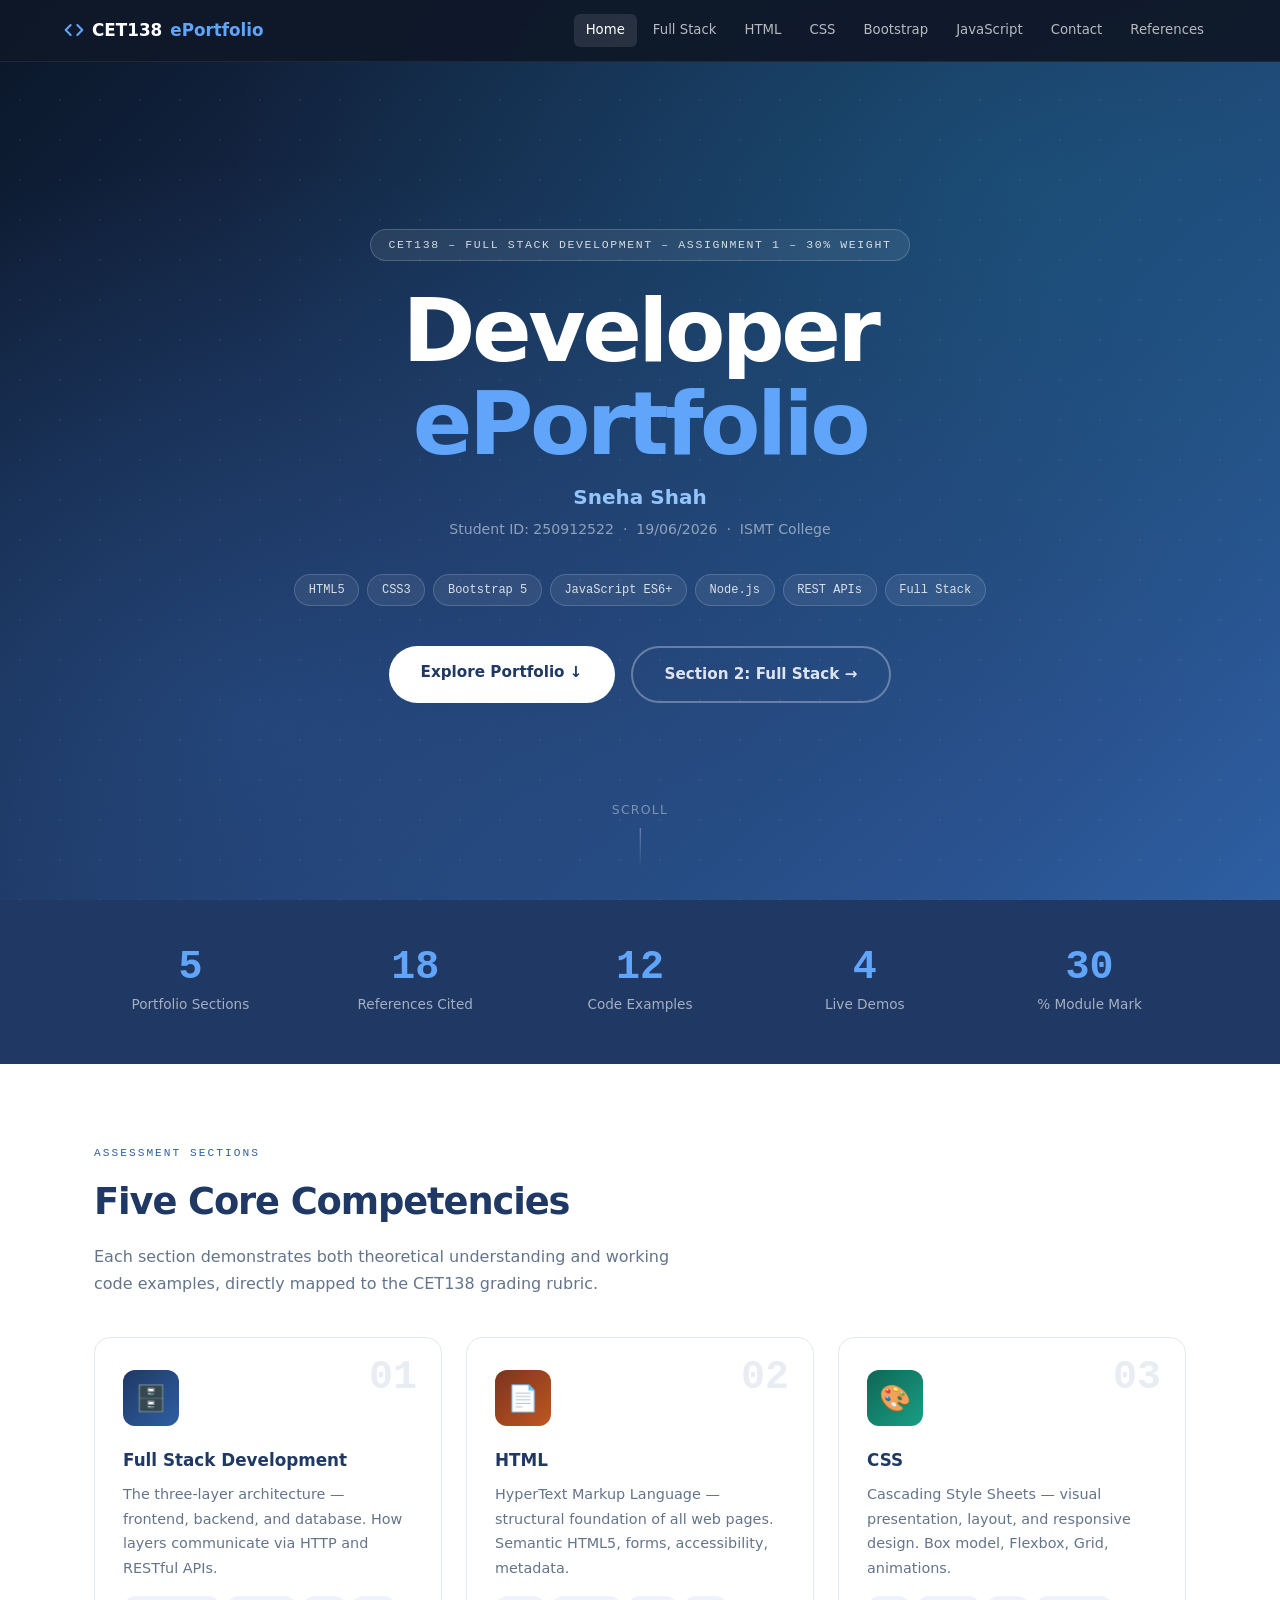
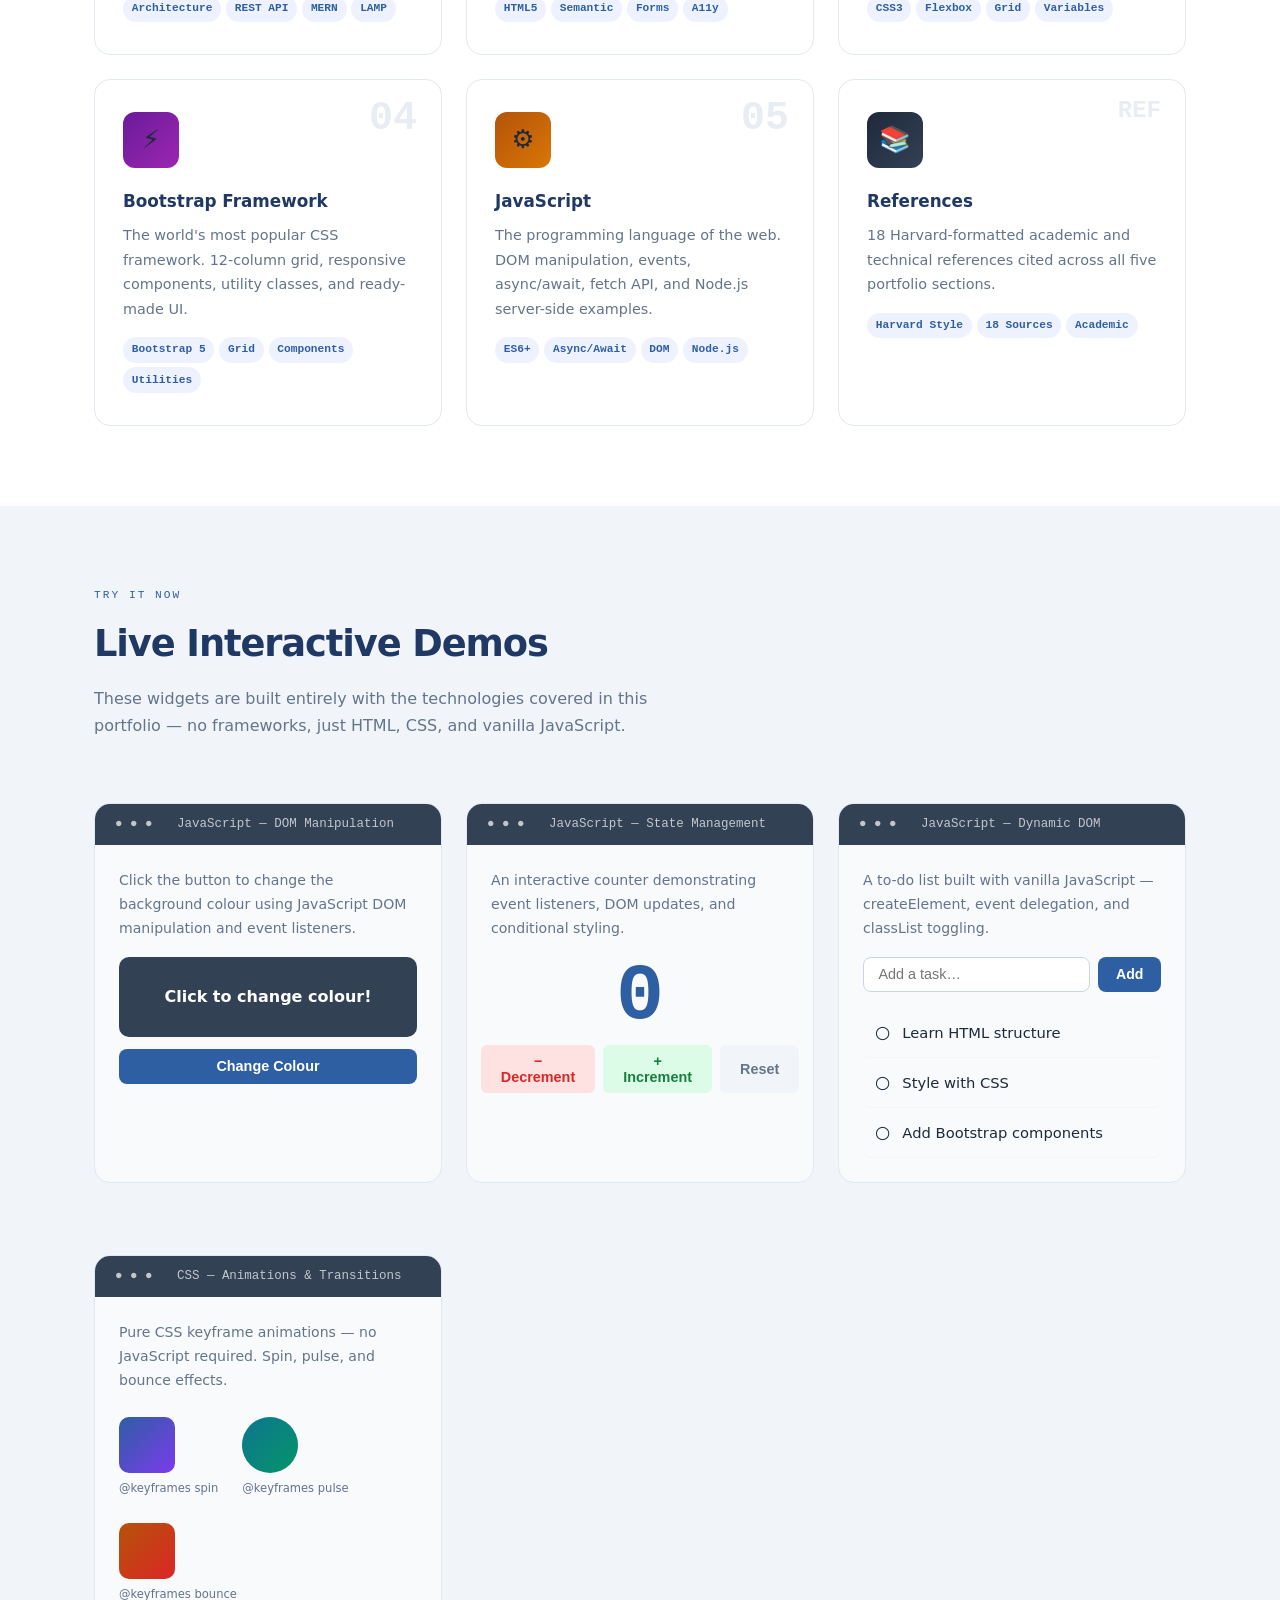
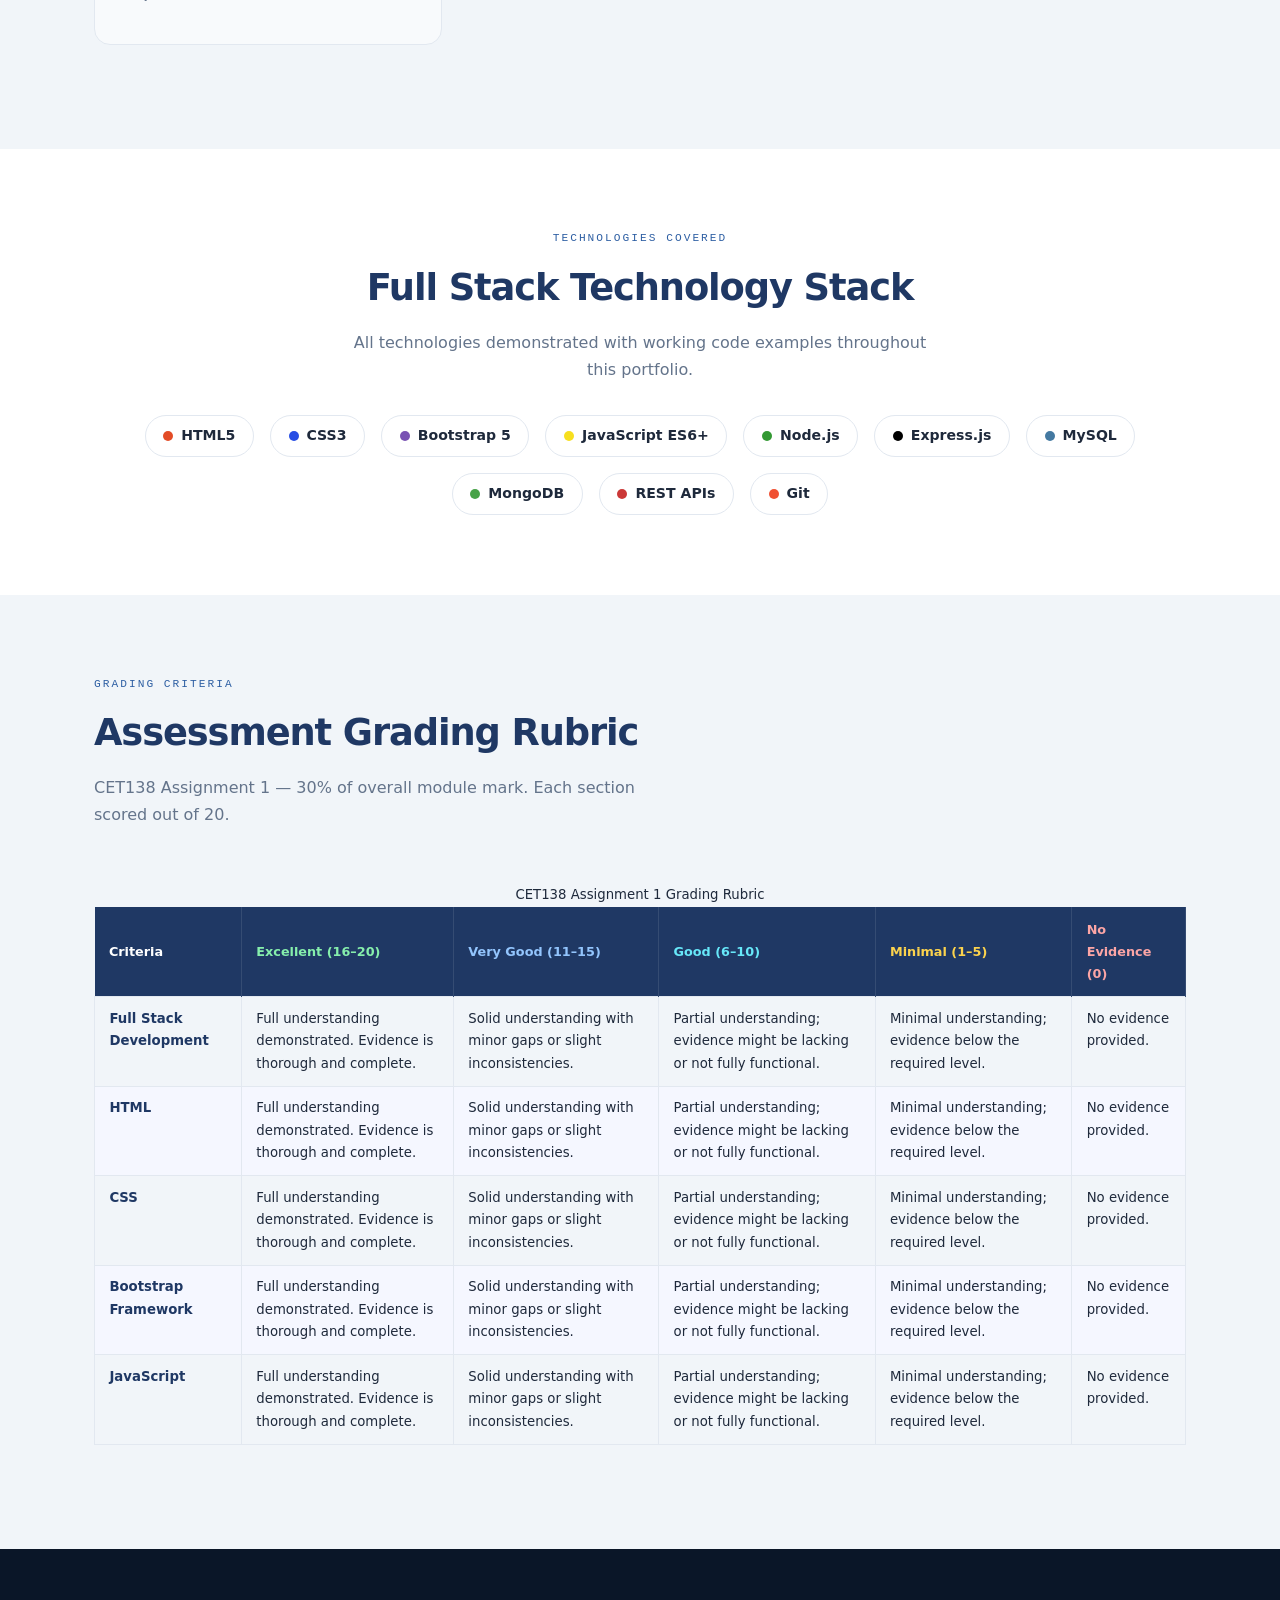
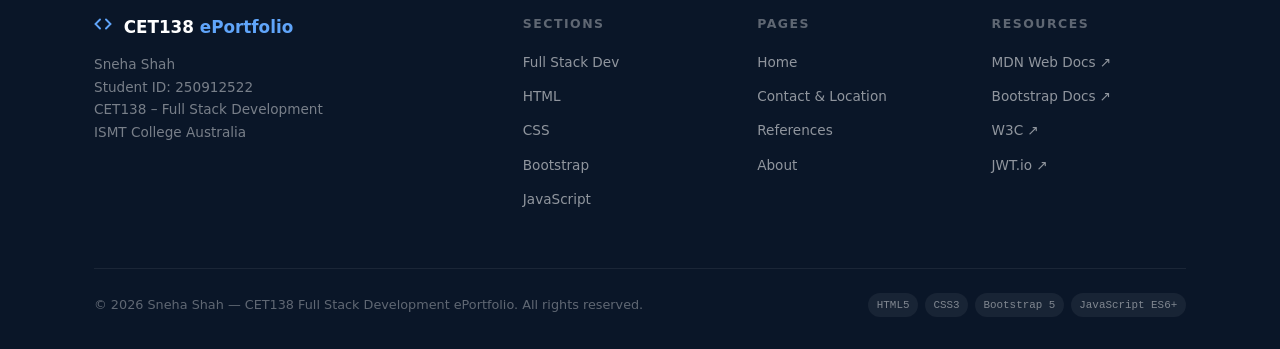
==== index.html @ f8b12426 "Add files via upload" ====
<!DOCTYPE html>
<html lang="en">
<head>
  <meta charset="UTF-8" />
  <meta name="viewport" content="width=device-width, initial-scale=1.0" />
  <meta name="description" content="CET138 Full Stack Development ePortfolio – demonstrating HTML, CSS, Bootstrap and JavaScript skills." />
  <meta name="author" content="Sneha Shah
" />
  <meta name="keywords" content="CET138, full stack development, ePortfolio, HTML, CSS, Bootstrap, JavaScript" />
  <!-- Open Graph -->
  <meta property="og:title" content="CET138 ePortfolio | [Student Name]" />
  <meta property="og:description" content="Full Stack Development Assignment 1 ePortfolio" />
  <meta property="og:type" content="website" />
  <title>CET138 ePortfolio | Sneha Shah </title>
  <link rel="icon" href="assets/icons/favicon.svg" type="image/svg+xml" />
  <link rel="stylesheet" href="css/style.css" />
</head>
<body>

  <!-- ════════════════════════════════════
       NAVBAR
  ════════════════════════════════════ -->
  <nav class="navbar" role="navigation" aria-label="Main navigation">
    <div class="navbar-inner">
      <a class="navbar-brand" href="index.html">
        <svg width="20" height="20" viewBox="0 0 24 24" fill="none" stroke="#60A5FA" stroke-width="2.5" stroke-linecap="round" stroke-linejoin="round" aria-hidden="true"><polyline points="16 18 22 12 16 6"/><polyline points="8 6 2 12 8 18"/></svg>
        CET138 <span>ePortfolio</span>
      </a>
      <button class="nav-toggle" aria-expanded="false" aria-label="Toggle navigation">☰</button>
      <nav class="nav-links" aria-label="Site pages">
        <a href="index.html" class="active">Home</a>
        <a href="pages/fullstack.html">Full Stack</a>
        <a href="pages/html.html">HTML</a>
        <a href="pages/css-page.html">CSS</a>
        <a href="pages/bootstrap.html">Bootstrap</a>
        <a href="pages/javascript.html">JavaScript</a>
        <a href="pages/contact.html">Contact</a>
        <a href="pages/references.html">References</a>
      </nav>
    </div>
  </nav>

  <!-- ════════════════════════════════════
       HERO
  ════════════════════════════════════ -->
  <section class="hero" id="home" aria-label="Hero section">
    <div class="hero-inner">
      <div class="hero-tag">CET138 – Full Stack Development – Assignment 1 – 30% Weight</div>
      <h1>Developer<br><span>ePortfolio</span></h1>
      <p class="hero-student">Sneha Shah</p>
      <p class="hero-meta">Student ID: 250912522 &nbsp;·&nbsp; 19/06/2026 &nbsp;·&nbsp; ISMT College</p>
      <div class="hero-chips">
        <span class="chip">HTML5</span>
        <span class="chip">CSS3</span>
        <span class="chip">Bootstrap 5</span>
        <span class="chip">JavaScript ES6+</span>
        <span class="chip">Node.js</span>
        <span class="chip">REST APIs</span>
        <span class="chip">Full Stack</span>
      </div>
      <div class="hero-btns">
        <a href="#sections" class="btn-primary-hero">Explore Portfolio ↓</a>
        <a href="pages/fullstack.html" class="btn-outline-hero">Section 2: Full Stack →</a>
      </div>
    </div>
    <div class="scroll-down" aria-hidden="true">Scroll</div>
  </section>

  <!-- ════════════════════════════════════
       STATS STRIP
  ════════════════════════════════════ -->
  <section class="stats-strip" aria-label="Portfolio statistics">
    <div class="container">
      <div class="stats-grid">
        <div>
          <div class="stat-num" data-target="5">0</div>
          <div class="stat-label">Portfolio Sections</div>
        </div>
        <div>
          <div class="stat-num" data-target="18">0</div>
          <div class="stat-label">References Cited</div>
        </div>
        <div>
          <div class="stat-num" data-target="12">0</div>
          <div class="stat-label">Code Examples</div>
        </div>
        <div>
          <div class="stat-num" data-target="4">0</div>
          <div class="stat-label">Live Demos</div>
        </div>
        <div>
          <div class="stat-num" data-target="30">0</div>
          <div class="stat-label">% Module Mark</div>
        </div>
      </div>
    </div>
  </section>

  <!-- ════════════════════════════════════
       PORTFOLIO SECTIONS OVERVIEW
  ════════════════════════════════════ -->
  <section class="section" id="sections" aria-labelledby="sections-heading">
    <div class="container">
      <div class="reveal">
        <div class="section-label">Assessment Sections</div>
        <h2 class="section-title" id="sections-heading">Five Core Competencies</h2>
        <p class="section-desc">Each section demonstrates both theoretical understanding and working code examples, directly mapped to the CET138 grading rubric.</p>
      </div>

      <div class="cards-grid" style="margin-top:2.5rem;">

        <a href="pages/fullstack.html" class="port-card reveal" aria-label="Section 2: Full Stack Development">
          <div class="port-card-icon" style="background:linear-gradient(135deg,#1F3864,#2E5FA3)">🗄️</div>
          <div class="port-card-num">01</div>
          <h4>Full Stack Development</h4>
          <p>The three-layer architecture — frontend, backend, and database. How layers communicate via HTTP and RESTful APIs.</p>
          <div class="port-card-tags"><span>Architecture</span><span>REST API</span><span>MERN</span><span>LAMP</span></div>
        </a>

        <a href="pages/html.html" class="port-card reveal" aria-label="Section 3: HTML">
          <div class="port-card-icon" style="background:linear-gradient(135deg,#7B341E,#C05621)">📄</div>
          <div class="port-card-num">02</div>
          <h4>HTML</h4>
          <p>HyperText Markup Language — structural foundation of all web pages. Semantic HTML5, forms, accessibility, metadata.</p>
          <div class="port-card-tags"><span>HTML5</span><span>Semantic</span><span>Forms</span><span>A11y</span></div>
        </a>

        <a href="pages/css-page.html" class="port-card reveal" aria-label="Section 4: CSS">
          <div class="port-card-icon" style="background:linear-gradient(135deg,#0E6655,#1A9E85)">🎨</div>
          <div class="port-card-num">03</div>
          <h4>CSS</h4>
          <p>Cascading Style Sheets — visual presentation, layout, and responsive design. Box model, Flexbox, Grid, animations.</p>
          <div class="port-card-tags"><span>CSS3</span><span>Flexbox</span><span>Grid</span><span>Variables</span></div>
        </a>

        <a href="pages/bootstrap.html" class="port-card reveal" aria-label="Section 5: Bootstrap">
          <div class="port-card-icon" style="background:linear-gradient(135deg,#6A1B9A,#9C27B0)">⚡</div>
          <div class="port-card-num">04</div>
          <h4>Bootstrap Framework</h4>
          <p>The world's most popular CSS framework. 12-column grid, responsive components, utility classes, and ready-made UI.</p>
          <div class="port-card-tags"><span>Bootstrap 5</span><span>Grid</span><span>Components</span><span>Utilities</span></div>
        </a>

        <a href="pages/javascript.html" class="port-card reveal" aria-label="Section 6: JavaScript">
          <div class="port-card-icon" style="background:linear-gradient(135deg,#B45309,#D97706)">⚙️</div>
          <div class="port-card-num">05</div>
          <h4>JavaScript</h4>
          <p>The programming language of the web. DOM manipulation, events, async/await, fetch API, and Node.js server-side examples.</p>
          <div class="port-card-tags"><span>ES6+</span><span>Async/Await</span><span>DOM</span><span>Node.js</span></div>
        </a>

        <a href="pages/references.html" class="port-card reveal" aria-label="References">
          <div class="port-card-icon" style="background:linear-gradient(135deg,#1E293B,#334155)">📚</div>
          <div class="port-card-num" style="font-size:1.5rem;">REF</div>
          <h4>References</h4>
          <p>18 Harvard-formatted academic and technical references cited across all five portfolio sections.</p>
          <div class="port-card-tags"><span>Harvard Style</span><span>18 Sources</span><span>Academic</span></div>
        </a>

      </div>
    </div>
  </section>

  <!-- ════════════════════════════════════
       LIVE INTERACTIVE DEMOS
  ════════════════════════════════════ -->
  <section class="section section--alt" aria-labelledby="demos-heading">
    <div class="container">
      <div class="reveal">
        <div class="section-label">Try It Now</div>
        <h2 class="section-title" id="demos-heading">Live Interactive Demos</h2>
        <p class="section-desc">These widgets are built entirely with the technologies covered in this portfolio — no frameworks, just HTML, CSS, and vanilla JavaScript.</p>
      </div>

      <div style="display:grid;grid-template-columns:repeat(auto-fit,minmax(280px,1fr));gap:1.5rem;margin-top:2.5rem;">

        <!-- Colour Box Demo -->
        <div class="demo-widget reveal">
          <div class="demo-widget-header">
            <span>● ● ●</span>&nbsp; JavaScript — DOM Manipulation
          </div>
          <div class="demo-widget-body">
            <p style="font-size:.88rem;color:#64748B;margin-bottom:1rem;">Click the button to change the background colour using JavaScript DOM manipulation and event listeners.</p>
            <div class="colour-box" id="colourBox" onclick="changeColour()" role="button" tabindex="0" aria-label="Click to change colour">Click to change colour!</div>
            <button onclick="changeColour()" style="width:100%;margin-top:.75rem;background:#2E5FA3;color:#fff;border:none;padding:.6rem;border-radius:8px;font-weight:700;cursor:pointer;font-size:.9rem;">Change Colour</button>
          </div>
        </div>

        <!-- Counter Demo -->
        <div class="demo-widget reveal">
          <div class="demo-widget-header">
            <span>● ● ●</span>&nbsp; JavaScript — State Management
          </div>
          <div class="demo-widget-body">
            <p style="font-size:.88rem;color:#64748B;margin-bottom:1rem;">An interactive counter demonstrating event listeners, DOM updates, and conditional styling.</p>
            <span class="counter-num" id="counterNum">0</span>
            <div class="counter-btns">
              <button class="btn-cnt dec" onclick="updateCounter(-1)">− Decrement</button>
              <button class="btn-cnt inc" onclick="updateCounter(1)">+ Increment</button>
              <button class="btn-cnt rst" onclick="resetCounter()">Reset</button>
            </div>
          </div>
        </div>

        <!-- Todo List Demo -->
        <div class="demo-widget reveal">
          <div class="demo-widget-header">
            <span>● ● ●</span>&nbsp; JavaScript — Dynamic DOM
          </div>
          <div class="demo-widget-body">
            <p style="font-size:.88rem;color:#64748B;margin-bottom:1rem;">A to-do list built with vanilla JavaScript — createElement, event delegation, and classList toggling.</p>
            <div class="todo-input-row">
              <input type="text" id="todoInput" placeholder="Add a task…" onkeydown="todoKeydown(event)" aria-label="Task input" />
              <button class="todo-add-btn" onclick="addTodo()">Add</button>
            </div>
            <ul class="todo-list" id="todoList" aria-label="Task list">
              <li onclick="toggleTodo(this)"><span class="chk">○</span> Learn HTML structure</li>
              <li onclick="toggleTodo(this)"><span class="chk">○</span> Style with CSS</li>
              <li onclick="toggleTodo(this)"><span class="chk">○</span> Add Bootstrap components</li>
            </ul>
          </div>
        </div>

        <!-- CSS Animations Demo -->
        <div class="demo-widget reveal">
          <div class="demo-widget-header">
            <span>● ● ●</span>&nbsp; CSS — Animations &amp; Transitions
          </div>
          <div class="demo-widget-body">
            <p style="font-size:.88rem;color:#64748B;margin-bottom:.5rem;">Pure CSS keyframe animations — no JavaScript required. Spin, pulse, and bounce effects.</p>
            <div class="anim-demo-box">
              <div>
                <div class="box-spin" aria-hidden="true"></div>
                <p style="text-align:center;font-size:.72rem;color:#64748B;margin-top:.4rem;">@keyframes spin</p>
              </div>
              <div>
                <div class="box-pulse" aria-hidden="true"></div>
                <p style="text-align:center;font-size:.72rem;color:#64748B;margin-top:.4rem;">@keyframes pulse</p>
              </div>
              <div>
                <div class="box-bounce" aria-hidden="true"></div>
                <p style="text-align:center;font-size:.72rem;color:#64748B;margin-top:.4rem;">@keyframes bounce</p>
              </div>
            </div>
          </div>
        </div>

      </div>
    </div>
  </section>

  <!-- ════════════════════════════════════
       TECH STACK
  ════════════════════════════════════ -->
  <section class="section" aria-labelledby="tech-heading">
    <div class="container">
      <div class="reveal" style="text-align:center;">
        <div class="section-label">Technologies Covered</div>
        <h2 class="section-title" id="tech-heading">Full Stack Technology Stack</h2>
        <p class="section-desc" style="margin:0 auto 2rem;">All technologies demonstrated with working code examples throughout this portfolio.</p>
      </div>
      <div class="tech-grid reveal">
        <div class="tech-pill"><span class="dot" style="background:#E34C26;"></span>HTML5</div>
        <div class="tech-pill"><span class="dot" style="background:#264DE4;"></span>CSS3</div>
        <div class="tech-pill"><span class="dot" style="background:#7952B3;"></span>Bootstrap 5</div>
        <div class="tech-pill"><span class="dot" style="background:#F7DF1E;"></span>JavaScript ES6+</div>
        <div class="tech-pill"><span class="dot" style="background:#339933;"></span>Node.js</div>
        <div class="tech-pill"><span class="dot" style="background:#000000;"></span>Express.js</div>
        <div class="tech-pill"><span class="dot" style="background:#4479A1;"></span>MySQL</div>
        <div class="tech-pill"><span class="dot" style="background:#47A248;"></span>MongoDB</div>
        <div class="tech-pill"><span class="dot" style="background:#CB3837;"></span>REST APIs</div>
        <div class="tech-pill"><span class="dot" style="background:#F05032;"></span>Git</div>
      </div>
    </div>
  </section>

  <!-- ════════════════════════════════════
       ASSESSMENT RUBRIC
  ════════════════════════════════════ -->
  <section class="section section--alt" aria-labelledby="rubric-heading">
    <div class="container">
      <div class="reveal">
        <div class="section-label">Grading Criteria</div>
        <h2 class="section-title" id="rubric-heading">Assessment Grading Rubric</h2>
        <p class="section-desc">CET138 Assignment 1 — 30% of overall module mark. Each section scored out of 20.</p>
      </div>
      <div style="overflow-x:auto;margin-top:2rem;" class="reveal">
        <table class="rubric-table">
          <caption class="visually-hidden">CET138 Assignment 1 Grading Rubric</caption>
          <thead>
            <tr>
              <th scope="col">Criteria</th>
              <th scope="col" style="color:#86EFAC;">Excellent (16–20)</th>
              <th scope="col" style="color:#93C5FD;">Very Good (11–15)</th>
              <th scope="col" style="color:#67E8F9;">Good (6–10)</th>
              <th scope="col" style="color:#FCD34D;">Minimal (1–5)</th>
              <th scope="col" style="color:#FCA5A5;">No Evidence (0)</th>
            </tr>
          </thead>
          <tbody>
            <tr>
              <td>Full Stack Development</td>
              <td>Full understanding demonstrated. Evidence is thorough and complete.</td>
              <td>Solid understanding with minor gaps or slight inconsistencies.</td>
              <td>Partial understanding; evidence might be lacking or not fully functional.</td>
              <td>Minimal understanding; evidence below the required level.</td>
              <td>No evidence provided.</td>
            </tr>
            <tr>
              <td>HTML</td>
              <td>Full understanding demonstrated. Evidence is thorough and complete.</td>
              <td>Solid understanding with minor gaps or slight inconsistencies.</td>
              <td>Partial understanding; evidence might be lacking or not fully functional.</td>
              <td>Minimal understanding; evidence below the required level.</td>
              <td>No evidence provided.</td>
            </tr>
            <tr>
              <td>CSS</td>
              <td>Full understanding demonstrated. Evidence is thorough and complete.</td>
              <td>Solid understanding with minor gaps or slight inconsistencies.</td>
              <td>Partial understanding; evidence might be lacking or not fully functional.</td>
              <td>Minimal understanding; evidence below the required level.</td>
              <td>No evidence provided.</td>
            </tr>
            <tr>
              <td>Bootstrap Framework</td>
              <td>Full understanding demonstrated. Evidence is thorough and complete.</td>
              <td>Solid understanding with minor gaps or slight inconsistencies.</td>
              <td>Partial understanding; evidence might be lacking or not fully functional.</td>
              <td>Minimal understanding; evidence below the required level.</td>
              <td>No evidence provided.</td>
            </tr>
            <tr>
              <td>JavaScript</td>
              <td>Full understanding demonstrated. Evidence is thorough and complete.</td>
              <td>Solid understanding with minor gaps or slight inconsistencies.</td>
              <td>Partial understanding; evidence might be lacking or not fully functional.</td>
              <td>Minimal understanding; evidence below the required level.</td>
              <td>No evidence provided.</td>
            </tr>
          </tbody>
        </table>
      </div>
    </div>
  </section>

  <!-- ════════════════════════════════════
       FOOTER
  ════════════════════════════════════ -->
  <footer class="footer" role="contentinfo">
    <div class="container">
      <div class="footer-grid">
        <div>
          <div class="footer-brand">
            <svg width="18" height="18" viewBox="0 0 24 24" fill="none" stroke="#60A5FA" stroke-width="2.5" stroke-linecap="round" aria-hidden="true"><polyline points="16 18 22 12 16 6"/><polyline points="8 6 2 12 8 18"/></svg>
            &nbsp;CET138 <span>ePortfolio</span>
          </div>
          <p class="footer-desc">Sneha Shah<br/>Student ID: 250912522<br/>CET138 – Full Stack Development<br/>ISMT College Australia</p>
        </div>
        <div>
          <div class="footer-heading">Sections</div>
          <ul class="footer-links">
            <li><a href="pages/fullstack.html">Full Stack Dev</a></li>
            <li><a href="pages/html.html">HTML</a></li>
            <li><a href="pages/css-page.html">CSS</a></li>
            <li><a href="pages/bootstrap.html">Bootstrap</a></li>
            <li><a href="pages/javascript.html">JavaScript</a></li>
          </ul>
        </div>
        <div>
          <div class="footer-heading">Pages</div>
          <ul class="footer-links">
            <li><a href="index.html">Home</a></li>
            <li><a href="pages/contact.html">Contact &amp; Location</a></li>
            <li><a href="pages/references.html">References</a></li>
            <li><a href="pages/about.html">About</a></li>
          </ul>
        </div>
        <div>
          <div class="footer-heading">Resources</div>
          <ul class="footer-links">
            <li><a href="https://developer.mozilla.org" target="_blank" rel="noopener">MDN Web Docs ↗</a></li>
            <li><a href="https://getbootstrap.com" target="_blank" rel="noopener">Bootstrap Docs ↗</a></li>
            <li><a href="https://www.w3.org" target="_blank" rel="noopener">W3C ↗</a></li>
            <li><a href="https://jwt.io" target="_blank" rel="noopener">JWT.io ↗</a></li>
          </ul>
        </div>
      </div>
      <div class="footer-bottom">
        <p class="footer-copy">© 2026 Sneha Shah — CET138 Full Stack Development ePortfolio. All rights reserved.</p>
        <div class="footer-tech">
          <span>HTML5</span><span>CSS3</span><span>Bootstrap 5</span><span>JavaScript ES6+</span>
        </div>
      </div>
    </div>
  </footer>

  <button id="backToTop" aria-label="Back to top" title="Back to top">↑</button>

  <script src="js/main.js"></script>
</body>
</html>
---- css/style.css ----
/* ============================================================
   CET138 Full Stack Development ePortfolio
   File   : css/style.css
   Author : [Student Name]
   Purpose: Global design system, components, animations
   ============================================================ */

/* ── CSS DESIGN SYSTEM VARIABLES ── */
:root {
  /* Colours */
  --navy:        #1F3864;
  --blue:        #2E5FA3;
  --teal:        #0E7490;
  --gold:        #B45309;
  --dark:        #1E293B;
  --mid:         #334155;
  --grey:        #64748B;
  --light:       #F1F5F9;
  --white:       #FFFFFF;
  --success:     #15803D;
  --danger:      #DC2626;
  --code-bg:     #0F172A;
  --code-header: #1E293B;

  /* Typography */
  --font-sans: 'Segoe UI', system-ui, -apple-system, sans-serif;
  --font-mono: 'Courier New', Consolas, monospace;
  --fs-sm:  0.875rem;
  --fs-base: 1rem;
  --fs-lg:  1.125rem;

  /* Spacing */
  --radius:    10px;
  --radius-lg: 16px;
  --shadow-sm: 0 2px 8px rgba(0,0,0,.07);
  --shadow:    0 4px 20px rgba(0,0,0,.10);
  --shadow-lg: 0 10px 40px rgba(0,0,0,.15);

  /* Transitions */
  --t: all .25s ease;
}

/* ── RESET ── */
*, *::before, *::after { box-sizing: border-box; margin: 0; padding: 0; }
html { scroll-behavior: smooth; font-size: 16px; }
body {
  font-family: var(--font-sans);
  color: var(--dark);
  background: var(--white);
  line-height: 1.7;
  overflow-x: hidden;
}
img { max-width: 100%; height: auto; display: block; }
a  { color: var(--blue); text-decoration: none; transition: var(--t); }
a:hover { color: var(--navy); }
code { font-family: var(--font-mono); background: #EEF2FF; color: var(--blue); padding: 0.1em 0.35em; border-radius: 4px; font-size: .88em; }

/* ── NAVBAR ── */
.navbar {
  position: fixed;
  top: 0; left: 0; right: 0;
  z-index: 1000;
  background: rgba(15,24,41,.96);
  backdrop-filter: blur(12px);
  border-bottom: 1px solid rgba(255,255,255,.07);
  padding: .85rem 0;
  transition: var(--t);
}
.navbar-inner {
  max-width: 1200px;
  margin: 0 auto;
  padding: 0 1.5rem;
  display: flex;
  align-items: center;
  justify-content: space-between;
  gap: 1rem;
}
.navbar-brand {
  font-weight: 800;
  font-size: 1.05rem;
  color: #fff;
  display: flex;
  align-items: center;
  gap: .5rem;
  white-space: nowrap;
}
.navbar-brand span { color: #60A5FA; }
.nav-links {
  display: flex;
  align-items: center;
  gap: .25rem;
  flex-wrap: wrap;
}
.nav-links a {
  color: rgba(255,255,255,.70);
  font-size: .83rem;
  padding: .35rem .75rem;
  border-radius: 6px;
  white-space: nowrap;
}
.nav-links a:hover, .nav-links a.active {
  color: #fff;
  background: rgba(255,255,255,.10);
}
.nav-toggle {
  display: none;
  background: none;
  border: 1px solid rgba(255,255,255,.25);
  color: #fff;
  width: 38px; height: 38px;
  border-radius: 6px;
  cursor: pointer;
  font-size: 1rem;
  align-items: center;
  justify-content: center;
}

/* ── HERO ── */
.hero {
  min-height: 100vh;
  background: linear-gradient(135deg, #0A1628 0%, #1F3864 50%, #2E5FA3 100%);
  display: flex;
  align-items: center;
  justify-content: center;
  text-align: center;
  padding: 6rem 1.5rem 4rem;
  position: relative;
  overflow: hidden;
}
.hero::before {
  content: '';
  position: absolute; inset: 0;
  background:
    radial-gradient(ellipse at 20% 80%, rgba(46,95,163,.4) 0%, transparent 55%),
    radial-gradient(ellipse at 80% 20%, rgba(14,116,144,.3) 0%, transparent 55%);
  pointer-events: none;
}
/* Particle dots */
.hero::after {
  content: '';
  position: absolute; inset: 0;
  background-image:
    radial-gradient(circle, rgba(255,255,255,.06) 1px, transparent 1px);
  background-size: 40px 40px;
  pointer-events: none;
}
.hero-inner { position: relative; z-index: 1; max-width: 760px; margin: 0 auto; }
.hero-tag {
  display: inline-block;
  background: rgba(255,255,255,.08);
  border: 1px solid rgba(255,255,255,.18);
  color: rgba(255,255,255,.80);
  font-size: .72rem;
  letter-spacing: .14em;
  text-transform: uppercase;
  padding: .35rem 1.1rem;
  border-radius: 100px;
  margin-bottom: 1.5rem;
  font-family: var(--font-mono);
}
.hero h1 {
  font-size: clamp(2.8rem, 8vw, 5.5rem);
  font-weight: 900;
  color: #fff;
  letter-spacing: -.04em;
  line-height: 1.05;
  margin-bottom: .6rem;
}
.hero h1 span { color: #60A5FA; }
.hero-student {
  font-size: 1.25rem;
  color: #93C5FD;
  font-weight: 700;
  margin-bottom: .3rem;
}
.hero-meta {
  color: rgba(255,255,255,.50);
  font-size: .88rem;
  margin-bottom: 2rem;
}
.hero-chips {
  display: flex;
  flex-wrap: wrap;
  gap: .5rem;
  justify-content: center;
  margin-bottom: 2.5rem;
}
.chip {
  background: rgba(255,255,255,.07);
  border: 1px solid rgba(255,255,255,.16);
  color: rgba(255,255,255,.82);
  font-family: var(--font-mono);
  font-size: .75rem;
  padding: .3rem .85rem;
  border-radius: 100px;
}
.hero-btns { display: flex; gap: 1rem; justify-content: center; flex-wrap: wrap; }
.btn-primary-hero {
  background: var(--white);
  color: var(--navy);
  font-weight: 700;
  padding: .85rem 2rem;
  border-radius: 100px;
  font-size: .95rem;
  transition: var(--t);
}
.btn-primary-hero:hover { transform: translateY(-3px); box-shadow: 0 10px 30px rgba(0,0,0,.3); color: var(--navy); }
.btn-outline-hero {
  border: 2px solid rgba(255,255,255,.30);
  color: rgba(255,255,255,.85);
  font-weight: 600;
  padding: .85rem 2rem;
  border-radius: 100px;
  font-size: .95rem;
  transition: var(--t);
}
.btn-outline-hero:hover { background: rgba(255,255,255,.10); color: #fff; border-color: rgba(255,255,255,.60); }

/* Scroll indicator */
.scroll-down {
  position: absolute;
  bottom: 2rem;
  left: 50%;
  transform: translateX(-50%);
  color: rgba(255,255,255,.40);
  font-size: .78rem;
  letter-spacing: .1em;
  text-transform: uppercase;
  display: flex;
  flex-direction: column;
  align-items: center;
  gap: .5rem;
  animation: floatUp 2s ease-in-out infinite;
}
.scroll-down::after {
  content: '';
  width: 1px;
  height: 40px;
  background: linear-gradient(to bottom, rgba(255,255,255,.4), transparent);
}
@keyframes floatUp { 0%,100%{transform:translateX(-50%) translateY(0)} 50%{transform:translateX(-50%) translateY(-6px)} }

/* ── SECTION LAYOUT ── */
.section { padding: 5rem 0; }
.section--alt { background: var(--light); }
.container { max-width: 1140px; margin: 0 auto; padding: 0 1.5rem; }
.section-label {
  font-family: var(--font-mono);
  font-size: .70rem;
  letter-spacing: .18em;
  text-transform: uppercase;
  color: var(--blue);
  margin-bottom: .5rem;
}
.section-title {
  font-size: clamp(1.6rem, 3vw, 2.3rem);
  font-weight: 800;
  color: var(--navy);
  letter-spacing: -.03em;
  margin-bottom: .6rem;
}
.section-desc { color: var(--grey); max-width: 580px; font-size: 1rem; }

/* ── PORTFOLIO CARDS (home) ── */
.cards-grid { display: grid; grid-template-columns: repeat(auto-fill, minmax(300px, 1fr)); gap: 1.5rem; }
.port-card {
  background: var(--white);
  border: 1px solid #E2E8F0;
  border-radius: var(--radius-lg);
  padding: 2rem 1.75rem;
  transition: var(--t);
  position: relative;
  overflow: hidden;
  display: block;
  color: inherit;
  height: 100%;
}
.port-card::before {
  content: '';
  position: absolute;
  bottom: 0; left: 0; right: 0;
  height: 3px;
  background: linear-gradient(90deg, var(--navy), var(--blue));
  transform: scaleX(0);
  transition: transform .3s ease;
}
.port-card:hover { transform: translateY(-6px); box-shadow: var(--shadow-lg); border-color: #C7D2FE; }
.port-card:hover::before { transform: scaleX(1); }
.port-card-icon {
  width: 56px; height: 56px;
  border-radius: 12px;
  display: flex; align-items: center; justify-content: center;
  margin-bottom: 1.2rem;
  font-size: 1.6rem;
}
.port-card-num {
  position: absolute;
  top: 1.2rem; right: 1.5rem;
  font-size: 2.5rem;
  font-weight: 900;
  color: #E8EDF4;
  line-height: 1;
  font-family: var(--font-mono);
  user-select: none;
}
.port-card h4 { font-size: 1.05rem; font-weight: 700; color: var(--navy); margin-bottom: .5rem; }
.port-card p  { font-size: .90rem; color: var(--grey); margin-bottom: 1rem; }
.port-card-tags { display: flex; flex-wrap: wrap; gap: .3rem; }
.port-card-tags span {
  background: #EEF2FF;
  color: var(--blue);
  font-size: .70rem;
  font-weight: 600;
  padding: .2rem .55rem;
  border-radius: 100px;
  font-family: var(--font-mono);
}

/* ── STATS STRIP ── */
.stats-strip { background: var(--navy); padding: 3rem 0; }
.stats-grid { display: grid; grid-template-columns: repeat(auto-fit, minmax(150px, 1fr)); gap: 2rem; text-align: center; }
.stat-num { font-size: 2.5rem; font-weight: 900; color: #60A5FA; font-family: var(--font-mono); line-height: 1; }
.stat-label { color: rgba(255,255,255,.60); font-size: .85rem; margin-top: .3rem; }

/* ── TECH STACK GRID ── */
.tech-grid { display: flex; flex-wrap: wrap; gap: 1rem; justify-content: center; }
.tech-pill {
  display: flex; align-items: center; gap: .5rem;
  background: var(--white);
  border: 1px solid #E2E8F0;
  border-radius: 100px;
  padding: .5rem 1.1rem;
  font-size: .88rem;
  font-weight: 600;
  color: var(--dark);
  transition: var(--t);
}
.tech-pill:hover { border-color: var(--blue); color: var(--blue); transform: translateY(-2px); box-shadow: var(--shadow-sm); }
.tech-pill .dot { width: 10px; height: 10px; border-radius: 50%; }

/* ── PAGE HERO (inner pages) ── */
.page-hero {
  background: linear-gradient(135deg, var(--navy) 0%, var(--blue) 100%);
  padding: 8rem 1.5rem 4rem;
  text-align: center;
}
.page-hero-tag {
  display: inline-block;
  background: rgba(255,255,255,.12);
  border: 1px solid rgba(255,255,255,.20);
  color: rgba(255,255,255,.80);
  font-family: var(--font-mono);
  font-size: .70rem;
  letter-spacing: .16em;
  text-transform: uppercase;
  padding: .35rem 1rem;
  border-radius: 100px;
  margin-bottom: .8rem;
}
.page-hero h1 { font-size: clamp(1.8rem, 5vw, 3rem); font-weight: 800; color: #fff; letter-spacing: -.03em; }
.page-hero p  { color: rgba(255,255,255,.65); max-width: 580px; margin: .75rem auto 0; }

/* ── BREADCRUMB ── */
.breadcrumb-bar { background: #F8FAFC; border-bottom: 1px solid #E2E8F0; padding: .75rem 0; }
.breadcrumb { display: flex; align-items: center; gap: .5rem; font-size: .82rem; color: var(--grey); }
.breadcrumb a { color: var(--blue); }
.breadcrumb-sep { color: #CBD5E1; }

/* ── INFO BOXES ── */
.info-box {
  border-left: 4px solid var(--blue);
  background: #EFF6FF;
  border-radius: 0 var(--radius) var(--radius) 0;
  padding: 1.25rem 1.5rem;
  margin: 1.5rem 0;
  font-size: .92rem;
}
.info-box.success { border-color: var(--success); background: #F0FDF4; }
.info-box.warning { border-color: var(--gold);    background: #FFFBEB; }
.info-box.dark    { border-color: var(--mid);     background: #F8FAFC; }
.info-box p       { margin-bottom: .25rem; }
.info-box ul      { margin: .5rem 0 0 1rem; }
.info-box li      { margin-bottom: .25rem; }

/* ── CODE BLOCKS ── */
.code-block { background: var(--code-bg); border-radius: var(--radius-lg); overflow: hidden; margin: 1.5rem 0; box-shadow: var(--shadow); }
.code-header {
  background: var(--code-header);
  padding: .65rem 1.25rem;
  display: flex;
  align-items: center;
  gap: .5rem;
  border-bottom: 1px solid rgba(255,255,255,.05);
}
.code-dot { width: 12px; height: 12px; border-radius: 50%; flex-shrink: 0; }
.code-dot.r { background: #FF5F57; }
.code-dot.y { background: #FEBC2E; }
.code-dot.g { background: #28C840; }
.code-title { font-family: var(--font-mono); font-size: .72rem; color: #64748B; margin-left: .25rem; }
.code-lang  { margin-left: auto; font-family: var(--font-mono); font-size: .68rem; color: #475569; text-transform: uppercase; letter-spacing: .06em; }
.code-body  { padding: 1.5rem; overflow-x: auto; }
.code-body pre {
  font-family: var(--font-mono);
  font-size: .84rem;
  line-height: 1.7;
  color: #E2E8F0;
  white-space: pre;
  margin: 0;
}
/* Syntax colours */
.kw  { color: #C792EA; }
.fn  { color: #82AAFF; }
.str { color: #C3E88D; }
.cm  { color: #546E7A; font-style: italic; }
.tg  { color: #F07178; }
.at  { color: #FFCB6B; }
.vl  { color: #F78C6C; }
.nm  { color: #EEFFFF; }
.op  { color: #89DDFF; }

/* ── DATA TABLES ── */
.data-table { width: 100%; border-collapse: collapse; margin: 1.5rem 0; font-size: .90rem; }
.data-table thead th {
  background: var(--navy);
  color: var(--white);
  padding: .75rem 1rem;
  font-weight: 700;
  text-align: left;
  font-size: .85rem;
}
.data-table tbody td { padding: .65rem 1rem; border-bottom: 1px solid #E2E8F0; vertical-align: top; }
.data-table tbody tr:nth-child(even) { background: #F5F7FF; }
.data-table tbody tr:hover { background: #DBEAFE; }
.data-table td:first-child { font-weight: 600; color: var(--navy); }

/* ── COMPARISON TABLE ── */
.compare-table { width: 100%; border-collapse: collapse; margin: 1.5rem 0; font-size: .88rem; }
.compare-table thead th { background: var(--navy); color: var(--white); padding: .75rem 1rem; text-align: center; }
.compare-table tbody td { padding: .65rem 1rem; border: 1px solid #E2E8F0; vertical-align: top; }
.compare-table tbody tr:nth-child(even) { background: #F8FAFC; }

/* ── LIVE DEMO WIDGET ── */
.demo-widget {
  background: #F8FAFC;
  border: 1px solid #E2E8F0;
  border-radius: var(--radius-lg);
  overflow: hidden;
  margin: 1.5rem 0;
}
.demo-widget-header {
  background: var(--mid);
  padding: .6rem 1.25rem;
  display: flex;
  align-items: center;
  gap: .6rem;
  font-size: .78rem;
  color: rgba(255,255,255,.70);
  font-family: var(--font-mono);
}
.demo-widget-body { padding: 1.5rem; }

/* ── CSS ANIMATION DEMOS ── */
.anim-demo-box { display: flex; gap: 1.5rem; flex-wrap: wrap; align-items: flex-end; padding: 1rem 0; }
.box-spin {
  width: 56px; height: 56px;
  border-radius: 10px;
  background: linear-gradient(135deg, #2E5FA3, #7C3AED);
  animation: spin 3s linear infinite;
}
.box-pulse {
  width: 56px; height: 56px;
  border-radius: 50%;
  background: linear-gradient(135deg, #0E7490, #059669);
  animation: pulse 1.5s ease-in-out infinite;
}
.box-bounce {
  width: 56px; height: 56px;
  border-radius: 10px;
  background: linear-gradient(135deg, #B45309, #DC2626);
  animation: bounce 1s ease infinite;
}
@keyframes spin    { to { transform: rotate(360deg); } }
@keyframes pulse   { 0%,100%{transform:scale(1);opacity:1;} 50%{transform:scale(1.3);opacity:.7;} }
@keyframes bounce  { 0%,100%{transform:translateY(0);} 50%{transform:translateY(-18px);} }

/* ── COUNTER WIDGET ── */
.counter-num {
  font-size: 5rem;
  font-weight: 900;
  text-align: center;
  color: var(--blue);
  font-family: var(--font-mono);
  line-height: 1;
  transition: transform .15s ease, color .3s;
  display: block;
  margin: .5rem 0;
}
.counter-btns { display: flex; gap: .5rem; justify-content: center; }
.btn-cnt {
  padding: .5rem 1.25rem;
  border: none;
  border-radius: 6px;
  font-weight: 700;
  font-size: .9rem;
  cursor: pointer;
  transition: var(--t);
}
.btn-cnt:hover { filter: brightness(1.1); transform: translateY(-1px); }
.btn-cnt.dec { background: #FEE2E2; color: #DC2626; }
.btn-cnt.inc { background: #DCFCE7; color: #15803D; }
.btn-cnt.rst { background: #F1F5F9; color: var(--grey); }

/* ── TODO WIDGET ── */
.todo-input-row { display: flex; gap: .5rem; margin-bottom: 1rem; }
.todo-input-row input {
  flex: 1;
  padding: .55rem .9rem;
  border: 1px solid #CBD5E1;
  border-radius: 8px;
  font-size: .9rem;
  outline: none;
  transition: border-color .2s;
}
.todo-input-row input:focus { border-color: var(--blue); }
.todo-add-btn {
  background: var(--blue);
  color: #fff;
  border: none;
  padding: .55rem 1.1rem;
  border-radius: 8px;
  font-weight: 700;
  cursor: pointer;
  font-size: .88rem;
  transition: var(--t);
}
.todo-add-btn:hover { background: var(--navy); }
.todo-list { list-style: none; padding: 0; }
.todo-list li {
  display: flex;
  align-items: center;
  gap: .75rem;
  padding: .6rem .75rem;
  border-radius: 8px;
  font-size: .92rem;
  cursor: pointer;
  transition: background .15s;
  border-bottom: 1px solid #F1F5F9;
}
.todo-list li:hover { background: #F8FAFC; }
.todo-list li.done { text-decoration: line-through; color: var(--grey); }
.todo-list li .chk { font-size: 1.1rem; }

/* ── COLOUR BOX DEMO ── */
.colour-box {
  height: 80px;
  border-radius: var(--radius);
  display: flex;
  align-items: center;
  justify-content: center;
  font-weight: 700;
  color: #fff;
  font-size: 1rem;
  background: #334155;
  transition: background .5s ease;
  cursor: pointer;
  user-select: none;
}

/* ── RUBRIC TABLE ── */
.rubric-table { width: 100%; border-collapse: collapse; font-size: .83rem; margin: 1.5rem 0; }
.rubric-table thead th { background: var(--navy); color: #fff; padding: .75rem .9rem; text-align: left; font-size: .80rem; border-right: 1px solid rgba(255,255,255,.10); }
.rubric-table tbody td { padding: .65rem .9rem; border: 1px solid #E2E8F0; vertical-align: top; }
.rubric-table tbody tr:nth-child(even) { background: #F5F7FF; }
.rubric-table tbody td:first-child { font-weight: 700; color: var(--navy); }

/* ── REFERENCES PAGE ── */
.ref-list { list-style: none; padding: 0; }
.ref-list li {
  padding: .85rem 0;
  border-bottom: 1px solid #F1F5F9;
  font-size: .92rem;
  line-height: 1.65;
  padding-left: 1.75rem;
  text-indent: -1.75rem;
  margin-left: 1.75rem;
}
.ref-list li a { color: var(--blue); word-break: break-all; }
.ref-list li a:hover { text-decoration: underline; }

/* ── CONTACT / LOCATION SECTION ── */
.contact-grid { display: grid; grid-template-columns: repeat(auto-fit, minmax(240px, 1fr)); gap: 1.5rem; }
.contact-card {
  background: var(--white);
  border: 1px solid #E2E8F0;
  border-radius: var(--radius-lg);
  padding: 1.75rem;
  display: flex;
  align-items: flex-start;
  gap: 1rem;
  transition: var(--t);
}
.contact-card:hover { box-shadow: var(--shadow); transform: translateY(-3px); }
.contact-icon {
  width: 48px; height: 48px;
  border-radius: 10px;
  display: flex; align-items: center; justify-content: center;
  font-size: 1.4rem;
  flex-shrink: 0;
}
.contact-card h5 { font-size: .9rem; font-weight: 700; color: var(--navy); margin-bottom: .2rem; }
.contact-card p  { font-size: .85rem; color: var(--grey); margin: 0; }

/* ── MAP PLACEHOLDER ── */
.map-placeholder {
  background: linear-gradient(135deg, #1E293B, #0F172A);
  border-radius: var(--radius-lg);
  height: 320px;
  display: flex;
  flex-direction: column;
  align-items: center;
  justify-content: center;
  gap: 1rem;
  color: rgba(255,255,255,.5);
  font-size: 1rem;
  overflow: hidden;
  position: relative;
}
.map-grid {
  position: absolute; inset: 0;
  background-image: linear-gradient(rgba(255,255,255,.04) 1px, transparent 1px),
                    linear-gradient(90deg, rgba(255,255,255,.04) 1px, transparent 1px);
  background-size: 40px 40px;
}
.map-pin { font-size: 2.5rem; animation: floatUp 2s ease-in-out infinite; }
.map-label { font-family: var(--font-mono); font-size: .82rem; color: #60A5FA; }

/* ── FOOTER ── */
.footer { background: #0A1628; padding: 4rem 0 2rem; }
.footer-grid { display: grid; grid-template-columns: 2fr 1fr 1fr 1fr; gap: 2.5rem; margin-bottom: 3rem; }
.footer-brand { font-size: 1.05rem; font-weight: 800; color: #fff; margin-bottom: .75rem; }
.footer-brand span { color: #60A5FA; }
.footer-desc { color: rgba(255,255,255,.45); font-size: .85rem; line-height: 1.65; }
.footer-heading { font-size: .78rem; font-weight: 700; text-transform: uppercase; letter-spacing: .12em; color: rgba(255,255,255,.35); margin-bottom: .85rem; }
.footer-links { list-style: none; }
.footer-links li { margin-bottom: .45rem; }
.footer-links a  { color: rgba(255,255,255,.55); font-size: .85rem; transition: var(--t); }
.footer-links a:hover { color: #93C5FD; padding-left: 4px; }
.footer-bottom {
  border-top: 1px solid rgba(255,255,255,.07);
  padding-top: 1.5rem;
  display: flex;
  align-items: center;
  justify-content: space-between;
  flex-wrap: wrap;
  gap: 1rem;
}
.footer-copy { color: rgba(255,255,255,.35); font-size: .80rem; }
.footer-tech { display: flex; gap: .4rem; flex-wrap: wrap; }
.footer-tech span {
  background: rgba(255,255,255,.06);
  color: rgba(255,255,255,.45);
  font-size: .68rem;
  padding: .2rem .55rem;
  border-radius: 100px;
  font-family: var(--font-mono);
}

/* ── BACK TO TOP ── */
#backToTop {
  position: fixed;
  bottom: 1.5rem; right: 1.5rem;
  width: 44px; height: 44px;
  background: var(--navy);
  color: #fff;
  border: none;
  border-radius: 50%;
  font-size: 1.1rem;
  cursor: pointer;
  opacity: 0;
  transform: translateY(20px);
  transition: var(--t);
  z-index: 999;
  box-shadow: var(--shadow);
}
#backToTop.visible { opacity: 1; transform: translateY(0); }
#backToTop:hover { background: var(--blue); transform: translateY(-2px); }

/* ── SCROLL REVEAL ── */
.reveal { opacity: 0; transform: translateY(28px); transition: opacity .6s ease, transform .6s ease; }
.reveal.visible { opacity: 1; transform: none; }

/* ── RESPONSIVE ── */
@media (max-width: 1024px) {
  .footer-grid { grid-template-columns: 1fr 1fr; }
}
@media (max-width: 768px) {
  .nav-links { display: none; flex-direction: column; position: absolute; top: 100%; left: 0; right: 0; background: rgba(10,22,40,.98); padding: 1rem; gap: 0; }
  .nav-links.open { display: flex; }
  .nav-links a { display: block; padding: .65rem 1rem; border-radius: 6px; }
  .nav-toggle { display: flex; }
  .hero h1 { font-size: 2.5rem; }
  .footer-grid { grid-template-columns: 1fr; }
  .cards-grid { grid-template-columns: 1fr; }
}
@media (max-width: 480px) {
  .hero { padding: 5rem 1rem 3rem; }
  .section { padding: 3rem 0; }
}
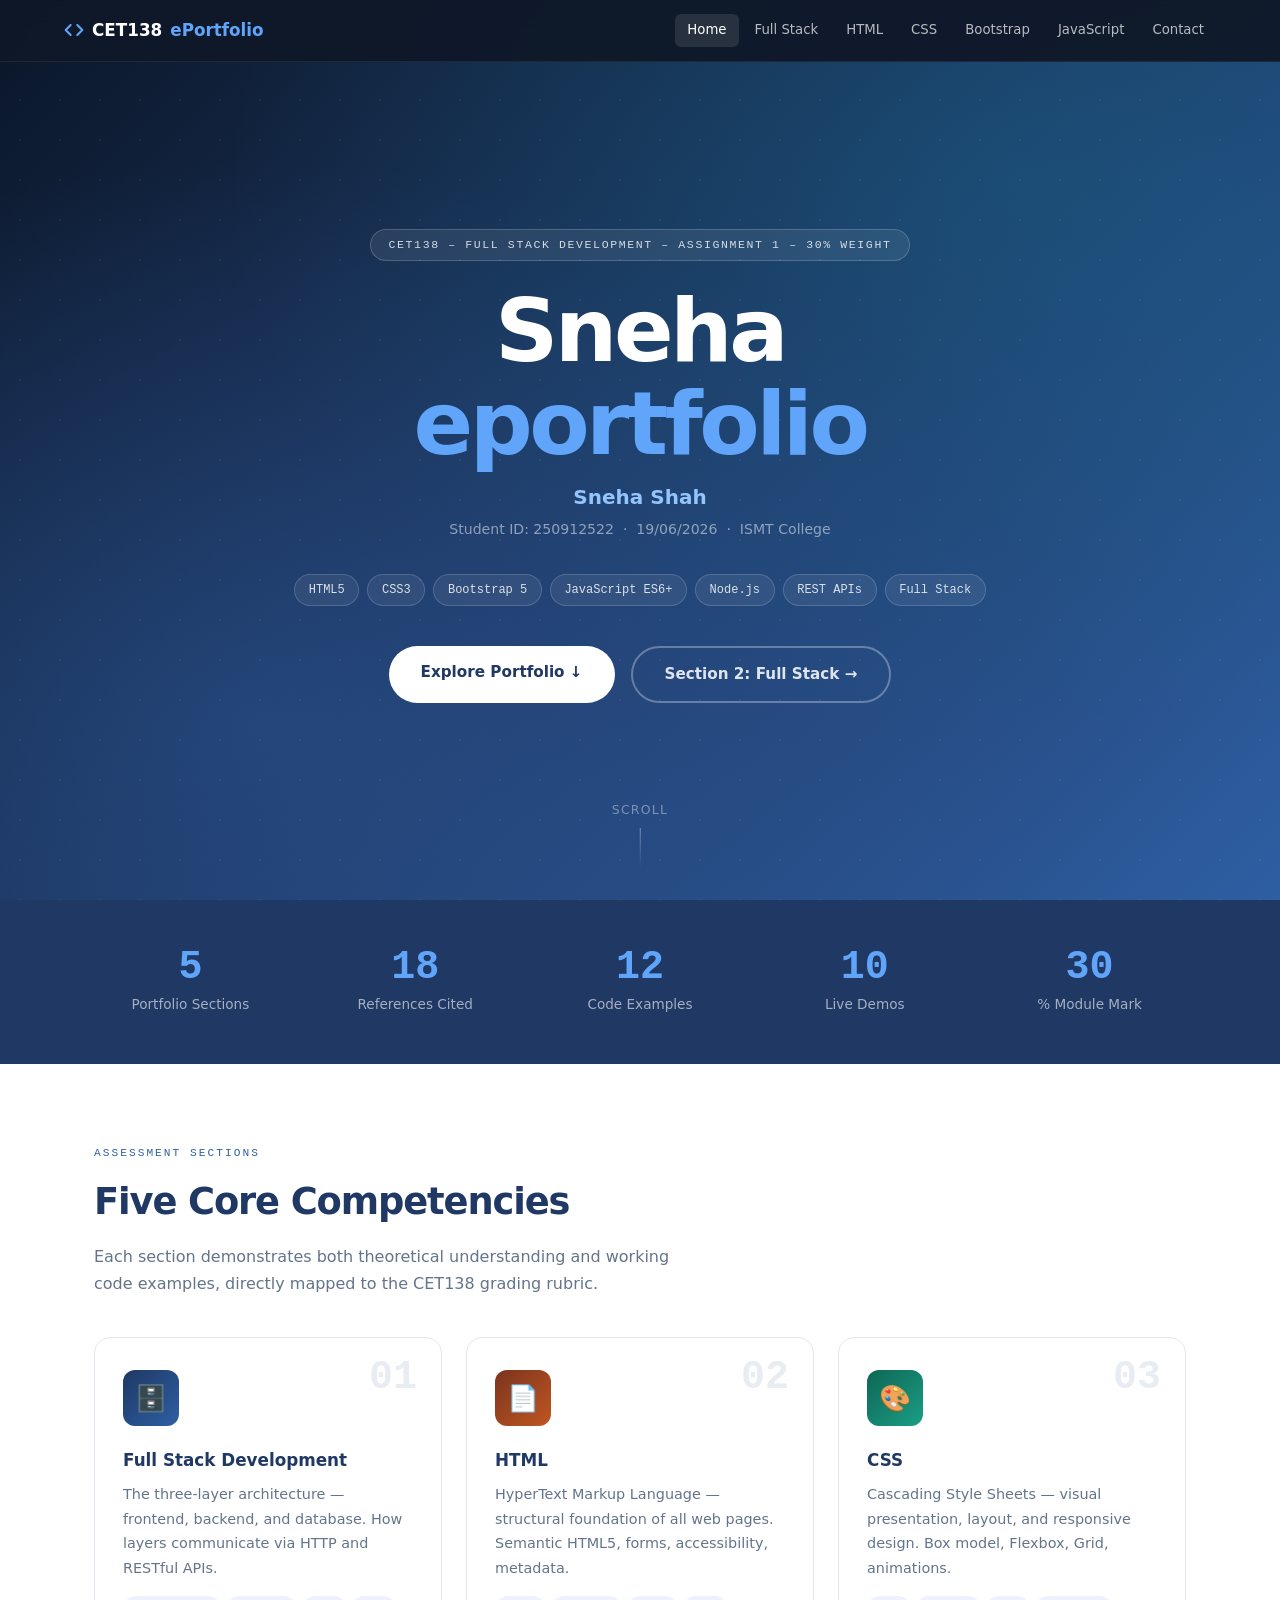
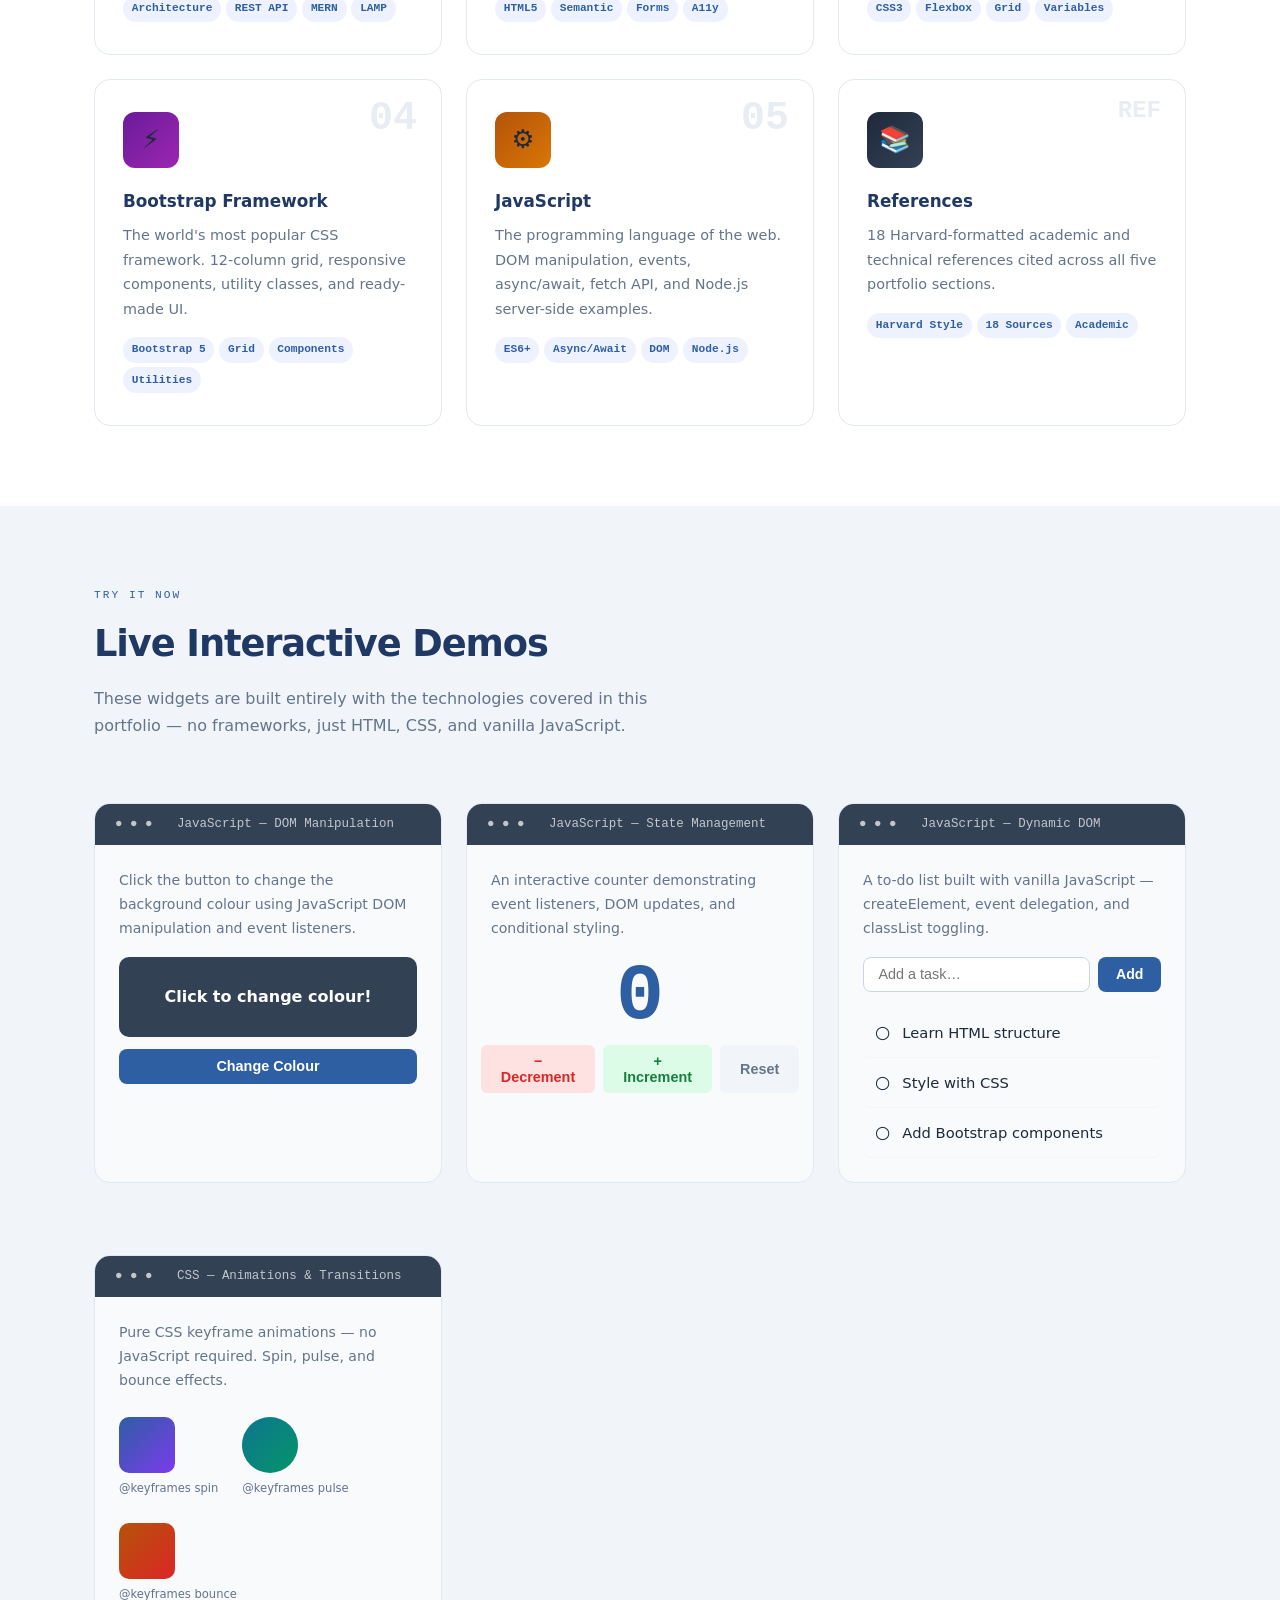
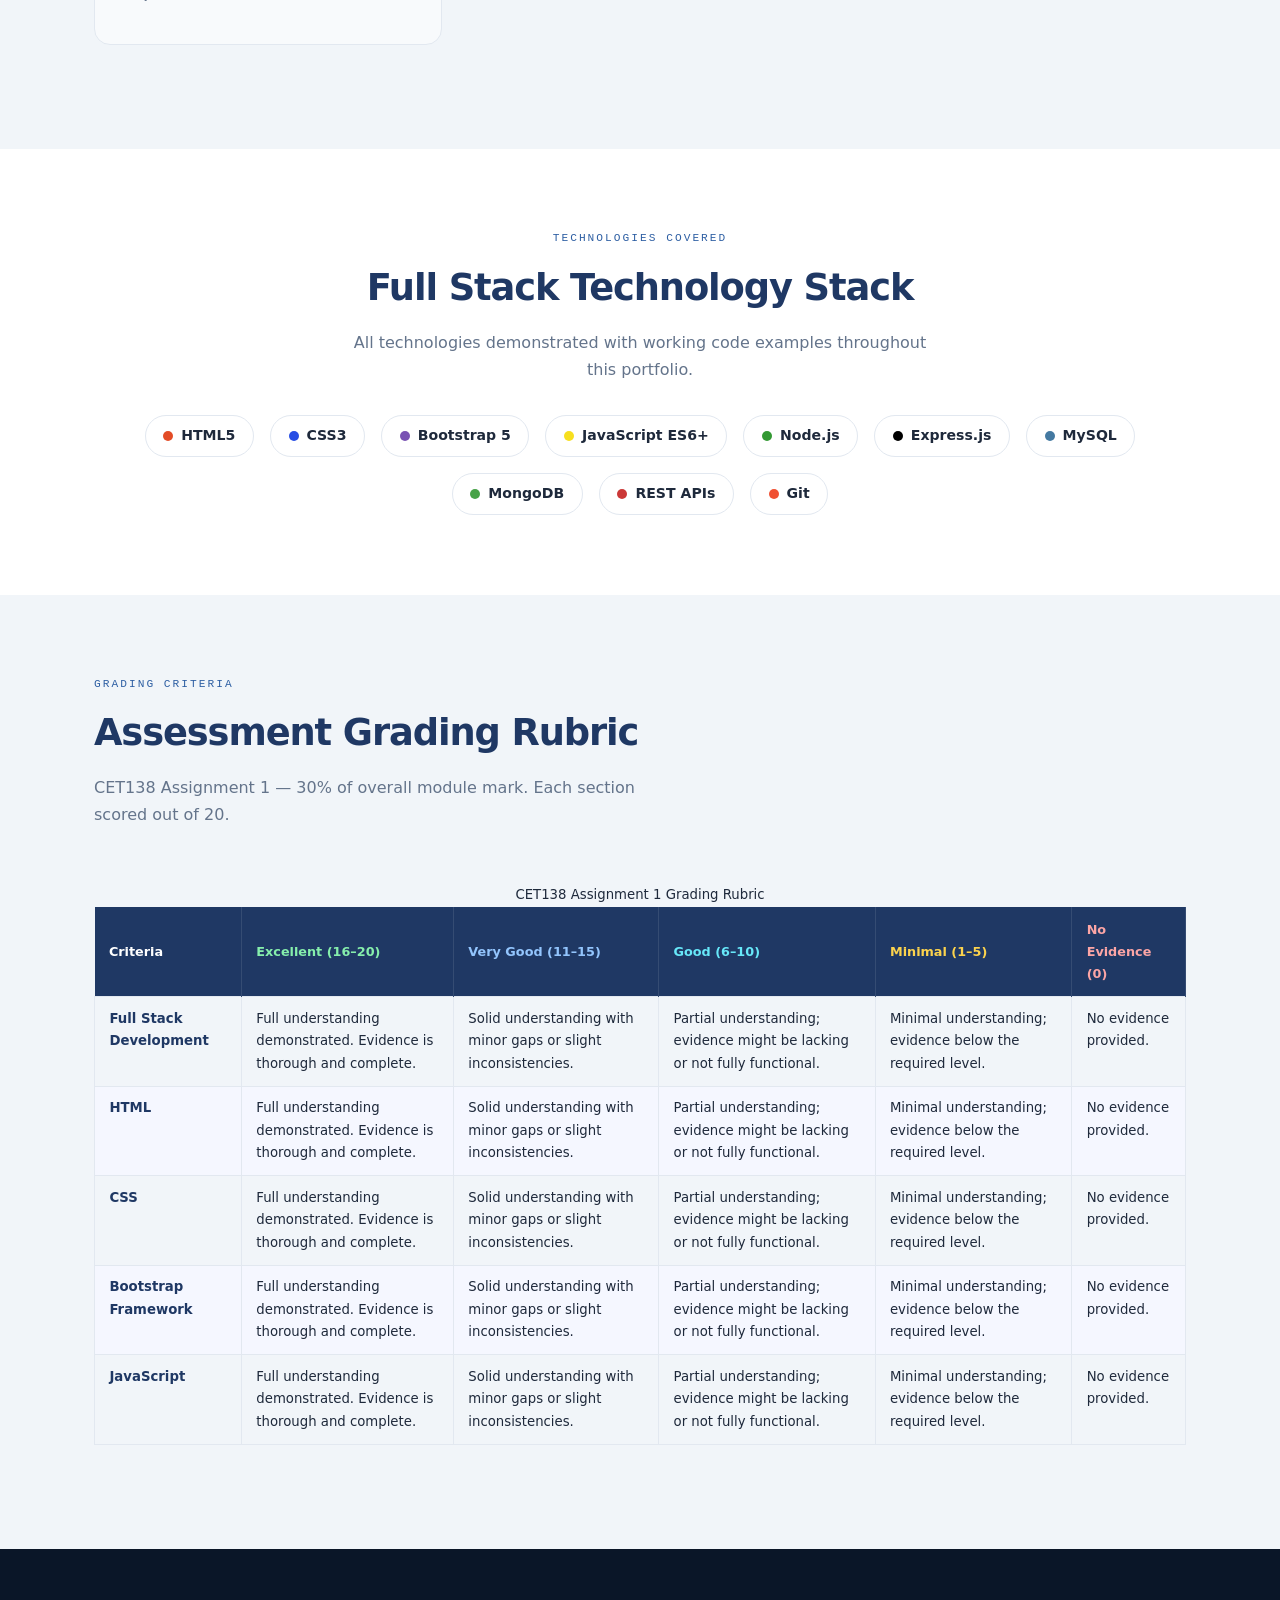
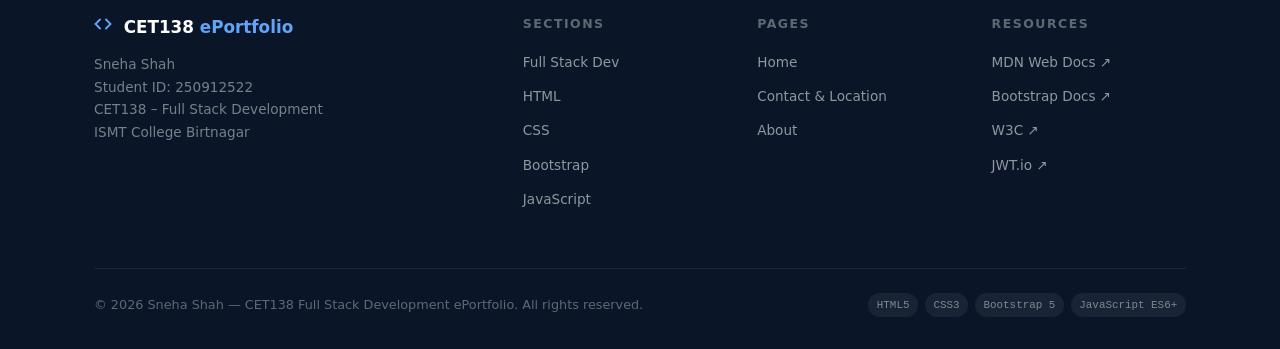
==== commit f3a63619: "Add files via upload" ====
--- a/index.html
+++ b/index.html
@@ -4,14 +4,13 @@
   <meta charset="UTF-8" />
   <meta name="viewport" content="width=device-width, initial-scale=1.0" />
   <meta name="description" content="CET138 Full Stack Development ePortfolio – demonstrating HTML, CSS, Bootstrap and JavaScript skills." />
-  <meta name="author" content="Sneha Shah
-" />
+  <meta name="author" content="Sneha Shah" />
   <meta name="keywords" content="CET138, full stack development, ePortfolio, HTML, CSS, Bootstrap, JavaScript" />
   <!-- Open Graph -->
-  <meta property="og:title" content="CET138 ePortfolio | [Student Name]" />
+  <meta property="og:title" content="CET138 ePortfolio | Sneha Shah" />
   <meta property="og:description" content="Full Stack Development Assignment 1 ePortfolio" />
   <meta property="og:type" content="website" />
-  <title>CET138 ePortfolio | Sneha Shah </title>
+  <title>CET138 ePortfolio | Sneha Shah</title>
   <link rel="icon" href="assets/icons/favicon.svg" type="image/svg+xml" />
   <link rel="stylesheet" href="css/style.css" />
 </head>
@@ -35,7 +34,7 @@
         <a href="pages/bootstrap.html">Bootstrap</a>
         <a href="pages/javascript.html">JavaScript</a>
         <a href="pages/contact.html">Contact</a>
-        <a href="pages/references.html">References</a>
+        
       </nav>
     </div>
   </nav>
@@ -46,7 +45,7 @@
   <section class="hero" id="home" aria-label="Hero section">
     <div class="hero-inner">
       <div class="hero-tag">CET138 – Full Stack Development – Assignment 1 – 30% Weight</div>
-      <h1>Developer<br><span>ePortfolio</span></h1>
+      <h1>Sneha<br><span>eportfolio</span></h1>
       <p class="hero-student">Sneha Shah</p>
       <p class="hero-meta">Student ID: 250912522 &nbsp;·&nbsp; 19/06/2026 &nbsp;·&nbsp; ISMT College</p>
       <div class="hero-chips">
@@ -85,7 +84,7 @@
           <div class="stat-label">Code Examples</div>
         </div>
         <div>
-          <div class="stat-num" data-target="4">0</div>
+          <div class="stat-num" data-target="10">0</div>
           <div class="stat-label">Live Demos</div>
         </div>
         <div>
@@ -355,7 +354,7 @@
             <svg width="18" height="18" viewBox="0 0 24 24" fill="none" stroke="#60A5FA" stroke-width="2.5" stroke-linecap="round" aria-hidden="true"><polyline points="16 18 22 12 16 6"/><polyline points="8 6 2 12 8 18"/></svg>
             &nbsp;CET138 <span>ePortfolio</span>
           </div>
-          <p class="footer-desc">Sneha Shah<br/>Student ID: 250912522<br/>CET138 – Full Stack Development<br/>ISMT College Australia</p>
+          <p class="footer-desc">Sneha Shah<br/>Student ID: 250912522<br/>CET138 – Full Stack Development<br/>ISMT College Birtnagar</p>
         </div>
         <div>
           <div class="footer-heading">Sections</div>
@@ -372,7 +371,7 @@
           <ul class="footer-links">
             <li><a href="index.html">Home</a></li>
             <li><a href="pages/contact.html">Contact &amp; Location</a></li>
-            <li><a href="pages/references.html">References</a></li>
+            
             <li><a href="pages/about.html">About</a></li>
           </ul>
         </div>
--- a/css/style.css
+++ b/css/style.css
@@ -458,6 +458,134 @@
   font-family: var(--font-mono);
 }
 .demo-widget-body { padding: 1.5rem; }
+.demo-form-grid {
+  display: grid;
+  grid-template-columns: repeat(auto-fit, minmax(180px, 1fr));
+  gap: .85rem;
+  margin-bottom: 1rem;
+}
+.demo-field label {
+  display: block;
+  font-size: .78rem;
+  font-weight: 700;
+  color: var(--navy);
+  margin-bottom: .35rem;
+}
+.demo-field input,
+.demo-field select,
+.demo-field textarea {
+  width: 100%;
+  padding: .62rem .75rem;
+  border: 1px solid #CBD5E1;
+  border-radius: 8px;
+  font: inherit;
+  font-size: .9rem;
+  background: #fff;
+  color: var(--dark);
+  outline: none;
+  transition: border-color .2s, box-shadow .2s;
+}
+.demo-field input:focus,
+.demo-field select:focus,
+.demo-field textarea:focus {
+  border-color: var(--blue);
+  box-shadow: 0 0 0 3px rgba(46,95,163,.12);
+}
+.demo-output {
+  background: #fff;
+  border: 1px solid #E2E8F0;
+  border-radius: 8px;
+  padding: 1rem;
+  color: var(--grey);
+  font-size: .9rem;
+  min-height: 54px;
+}
+.demo-output strong { color: var(--navy); }
+.demo-actions { display: flex; gap: .5rem; flex-wrap: wrap; align-items: center; }
+.demo-stage {
+  display: grid;
+  grid-template-columns: repeat(auto-fit, minmax(190px, 1fr));
+  gap: .9rem;
+  margin: 1rem 0;
+}
+.demo-stage-card {
+  background: #fff;
+  border: 1px solid #E2E8F0;
+  border-radius: 8px;
+  padding: 1rem;
+  transition: transform .2s, border-color .2s, box-shadow .2s;
+}
+.demo-stage-card.active {
+  border-color: var(--blue);
+  box-shadow: 0 10px 28px rgba(46,95,163,.15);
+  transform: translateY(-3px);
+}
+.demo-stage-card h4 { font-size: .9rem; color: var(--navy); margin-bottom: .35rem; }
+.demo-stage-card p { font-size: .82rem; color: var(--grey); }
+.demo-preview {
+  background: #fff;
+  border: 1px solid #E2E8F0;
+  border-radius: 8px;
+  padding: 1rem;
+}
+.demo-preview-header {
+  font-weight: 800;
+  color: var(--navy);
+  margin-bottom: .75rem;
+  font-size: .95rem;
+}
+.bootstrap-demo-grid {
+  display: grid;
+  grid-template-columns: repeat(3, minmax(0, 1fr));
+  gap: .9rem;
+}
+.bootstrap-demo-grid.two { grid-template-columns: repeat(2, minmax(0, 1fr)); }
+.bootstrap-demo-grid.one { grid-template-columns: 1fr; }
+.bootstrap-demo-card {
+  border: 1px solid #E2E8F0;
+  border-radius: 8px;
+  overflow: hidden;
+  background: #fff;
+  box-shadow: var(--shadow-sm);
+}
+.bootstrap-demo-card div:first-child {
+  height: 56px;
+  background: linear-gradient(135deg, #2E5FA3, #0E7490);
+}
+.bootstrap-demo-card div:last-child { padding: .85rem; }
+.bootstrap-demo-card h4 { color: var(--navy); font-size: .9rem; margin-bottom: .3rem; }
+.bootstrap-demo-card p { color: var(--grey); font-size: .8rem; margin: 0; }
+.bootstrap-alert {
+  display: none;
+  background: #DCFCE7;
+  color: #166534;
+  border: 1px solid #86EFAC;
+  border-radius: 8px;
+  padding: .75rem .9rem;
+  margin-top: .9rem;
+  font-size: .88rem;
+}
+.bootstrap-alert.show { display: block; }
+.html-live-preview article {
+  border: 1px solid #E2E8F0;
+  border-radius: 8px;
+  overflow: hidden;
+  background: #fff;
+}
+.html-live-preview header,
+.html-live-preview footer {
+  background: #EEF2FF;
+  padding: .75rem 1rem;
+  color: var(--navy);
+  font-weight: 700;
+}
+.html-live-preview main { padding: 1rem; }
+.html-live-preview nav a {
+  display: inline-block;
+  margin-right: .65rem;
+  color: var(--blue);
+  font-size: .85rem;
+}
 
 /* ── CSS ANIMATION DEMOS ── */
 .anim-demo-box { display: flex; gap: 1.5rem; flex-wrap: wrap; align-items: flex-end; padding: 1rem 0; }
@@ -701,6 +829,8 @@
   .hero h1 { font-size: 2.5rem; }
   .footer-grid { grid-template-columns: 1fr; }
   .cards-grid { grid-template-columns: 1fr; }
+  .bootstrap-demo-grid,
+  .bootstrap-demo-grid.two { grid-template-columns: 1fr; }
 }
 @media (max-width: 480px) {
   .hero { padding: 5rem 1rem 3rem; }
